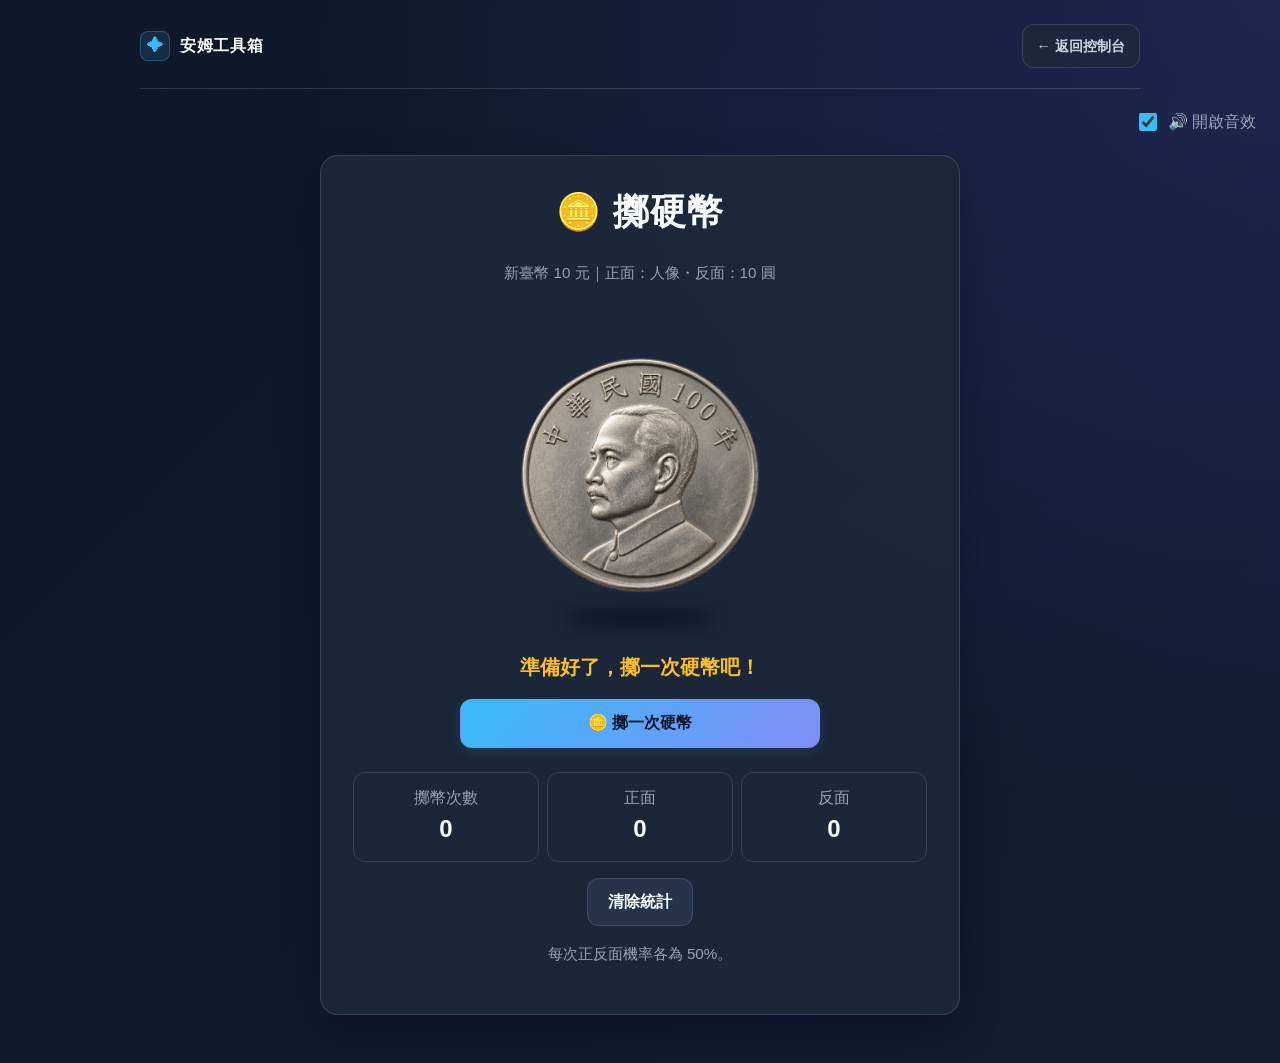
==== CoinFlip.html @ dafd6b37 "Add animated NT coin flip tool with generated coin sprites" ====
<!DOCTYPE html>
<html lang="zh-TW">
<head>
    <meta charset="UTF-8">
    <meta name="viewport" content="width=device-width, initial-scale=1.0">
    <title>擲硬幣・新臺幣 10 元</title>
    <link rel="stylesheet" href="theme.css">
    <style>
        .coin-tool { width: 100%; max-width: 640px; text-align: center; }
        .coin-tool h1 { margin-bottom: 8px; }
        .coin-stage { height: 350px; display: grid; place-items: center; perspective: 1100px; position: relative; }
        .coin-stage::after { content: ''; position: absolute; bottom: 24px; width: 150px; height: 18px; border-radius: 50%; background: #020617; opacity: .5; filter: blur(8px); }
        .coin { position: relative; width: min(260px, 100%); aspect-ratio: 1; transform-style: preserve-3d; z-index: 1; }
        .coin-face { position: absolute; inset: 0; backface-visibility: hidden; -webkit-backface-visibility: hidden; }
        .coin-face img { display: block; width: 100%; height: 100%; object-fit: contain; }
        .coin-back { transform: rotateX(180deg); }
        #coinResult { min-height: 32px; margin: 0 0 16px; font-size: 1.25rem; font-weight: 700; color: #fbbf24; }
        #tossBtn { width: 100%; max-width: 360px; }
        .coin-stats { display: grid; grid-template-columns: repeat(3, minmax(0, 1fr)); gap: 8px; margin: 24px 0 16px; }
        .coin-stats div { padding: 12px 4px; border: 1px solid var(--theme-border); border-radius: 12px; color: var(--text-sub); }
        .coin-stats strong { display: block; font-size: 1.5rem; color: var(--text-main); }
        @media (max-width: 400px) { .coin-stage { height: 290px; } .coin { width: 220px; } }
    </style>
</head>
<body class="tool-page">
    <nav class="site-header" aria-label="網站導覽">
        <a href="index.html" class="site-brand"><span class="brand-mark" aria-hidden="true">✦</span>安姆工具箱</a>
        <a href="index.html" class="back-link">← 返回控制台</a>
    </nav>
    <main class="container coin-tool">
        <h1>🪙 擲硬幣</h1>
        <p>新臺幣 10 元｜正面：人像・反面：10 圓</p>
        <div class="coin-stage" aria-hidden="true">
            <div id="coin" class="coin">
                <div class="coin-face"><img src="coin-10-heads.png" alt="" width="1254" height="1254"></div>
                <div class="coin-face coin-back"><img src="coin-10-tails.png" alt="" width="1254" height="1254"></div>
            </div>
        </div>
        <div id="coinResult" role="status" aria-live="polite">正在載入硬幣…</div>
        <button id="tossBtn" type="button" disabled>🪙 擲一次硬幣</button>
        <div class="coin-stats" aria-label="本次使用統計">
            <div>擲幣次數<strong id="totalCount">0</strong></div>
            <div>正面<strong id="headsCount">0</strong></div>
            <div>反面<strong id="tailsCount">0</strong></div>
        </div>
        <button id="resetCoinBtn" type="button" class="btn-reset" disabled>清除統計</button>
        <p>每次正反面機率各為 50%。</p>
    </main>
    <script src="storage.js"></script>
    <script src="tool-audio.js"></script>
    <script src="coin-flip.js"></script>
</body>
</html>
---- theme.css ----
/* Shared appearance for the dashboard and every tool. Game layout stays local. */
:root {
    color-scheme: dark;
    --bg-color: #0f172a;
    --card-bg: rgba(30, 41, 59, 0.86);
    --card-hover: rgba(51, 65, 85, 0.94);
    --text-main: #f8fafc;
    --text-sub: #94a3b8;
    --accent: #38bdf8;
    --accent-hover: #7dd3fc;
    --theme-border: rgba(148, 163, 184, 0.22);
    --theme-input: #111c30;
    --theme-radius: 18px;
    --theme-shadow: 0 16px 40px rgba(2, 6, 23, 0.24);
}

body.tool-page,
body.dashboard-page {
    box-sizing: border-box;
    margin: 0;
    padding: 24px 24px 48px;
    min-height: 100vh;
    font-family: 'Segoe UI', 'Microsoft JhengHei', 'PingFang TC', sans-serif;
    font-size: 16px;
    line-height: 1.6;
    color: var(--text-main);
    background: radial-gradient(ellipse at top right, rgba(99, 102, 241, 0.16), transparent 55%),
        linear-gradient(135deg, #0f172a, #141b33);
    display: flex;
    flex-direction: column;
    align-items: center;
    justify-content: flex-start;
}

body .site-header {
    box-sizing: border-box;
    display: flex;
    align-items: center;
    justify-content: space-between;
    gap: 16px;
    width: 100%;
    max-width: 1000px;
    min-height: 48px;
    margin: 0 0 32px;
    padding: 0 0 20px;
    border-bottom: 1px solid var(--theme-border);
    text-align: left;
    animation: none;
}

.site-brand {
    display: inline-flex;
    align-items: center;
    gap: 10px;
    color: var(--text-main);
    font-size: 1rem;
    font-weight: 700;
    text-decoration: none;
    letter-spacing: 0.04em;
    white-space: nowrap;
}

.brand-mark {
    width: 28px;
    height: 28px;
    display: inline-grid;
    place-items: center;
    border-radius: 8px;
    background: rgba(56, 189, 248, 0.12);
    border: 1px solid rgba(56, 189, 248, 0.3);
    color: var(--accent);
}

.site-caption { font-size: 0.85rem; color: var(--text-sub); }

body.tool-page h1,
body.dashboard-page h1 {
    margin: 0 0 24px;
    color: var(--text-main);
    font-size: clamp(1.5rem, 4vw, 2.25rem);
    font-weight: 700;
    line-height: 1.35;
    letter-spacing: 0.03em;
    text-align: center;
    text-shadow: none;
    overflow-wrap: anywhere;
}

body.dashboard-page > header:not(.site-header) { margin: 8px 0 32px; }
body.dashboard-page header h1 { -webkit-text-fill-color: currentColor; background: none; }
body.tool-page h2 { color: var(--text-main); font-size: 1.25rem; }
body.tool-page h3 { color: var(--text-main); font-size: 1rem; }
body.tool-page p { color: var(--text-sub); font-size: 0.95rem; line-height: 1.7; }
body.tool-page .controls h3 { color: var(--text-main); }
body.tool-page .controls p { color: var(--text-sub); }

body.tool-page .container,
body.tool-page .main-container > .controls,
body.tool-page .game-section,
body.tool-page .wheel-section,
body.tool-page #start-screen,
body.dashboard-page .card {
    box-sizing: border-box;
    background: var(--card-bg);
    border: 1px solid var(--theme-border);
    border-radius: var(--theme-radius);
    box-shadow: var(--theme-shadow);
}

body.tool-page .container { padding: 32px; }
body.tool-page .main-container { gap: 24px; align-items: flex-start; }
body.tool-page .main-container > .controls { padding: 24px; max-height: none; overflow-y: visible; }
body.tool-page .wheel-section { padding: 28px 20px 20px; max-width: 400px; }
body.tool-page .wheel-container { flex-shrink: 0; }
body.tool-page .game-section { padding: 20px 10px; }
body.tool-page .config-panel,
body.tool-page .toggle-container,
body.tool-page .option-item {
    background: rgba(15, 23, 42, 0.65);
    border: 1px solid var(--theme-border);
    border-radius: 12px;
}
body.tool-page .option-header { gap: 12px; }
body.tool-page .weight-value { color: var(--text-main); }
body.tool-page label { color: #cbd5e1; }

body.tool-page input:not([type='range']):not([type='checkbox']),
body.tool-page textarea {
    box-sizing: border-box;
    min-width: 0;
    padding: 10px 12px;
    color: var(--text-main);
    background: var(--theme-input);
    border: 1px solid #475569;
    border-radius: 10px;
    font: inherit;
    line-height: 1.4;
    transition: border-color 0.2s, box-shadow 0.2s;
}
body.tool-page input::placeholder,
body.tool-page textarea::placeholder { color: var(--text-sub); }
body.tool-page input[type='range'],
body.tool-page input[type='checkbox'] { accent-color: var(--accent); }

body.tool-page button:not(.top-btn) {
    box-sizing: border-box;
    min-height: 44px;
    padding: 12px 20px;
    background: linear-gradient(135deg, #38bdf8, #818cf8);
    border: 1px solid transparent;
    border-radius: 12px;
    color: #0f172a;
    font-family: inherit;
    font-size: 1rem;
    font-weight: 700;
    line-height: 1.4;
    box-shadow: 0 4px 14px rgba(56, 189, 248, 0.12);
    cursor: pointer;
    transition: background 0.2s, border-color 0.2s, transform 0.2s;
}
body.tool-page button:not(.top-btn):hover:not(:disabled) {
    background: linear-gradient(135deg, #7dd3fc, #a5b4fc);
    transform: translateY(-2px);
}
body.tool-page button:not(.top-btn):active:not(:disabled) { transform: translateY(0); }
body.tool-page button:is(.btn-reset, .btn-update, .btn-apply, .btn-add),
body.tool-page #pause-button {
    color: var(--text-main);
    background: #25334b;
    border-color: var(--theme-border);
    box-shadow: none;
}
body.tool-page button:is(.btn-reset, .btn-update, .btn-apply, .btn-add):hover:not(:disabled),
body.tool-page #pause-button:hover:not(:disabled) { background: #34445f; }
body.tool-page button.opt-del {
    color: #fda4af;
    background: rgba(244, 63, 94, 0.1);
    border-color: rgba(244, 63, 94, 0.25);
    padding: 8px 12px;
    width: auto;
    font-size: 0.85rem;
}
body.tool-page button.opt-del:hover:not(:disabled) { background: rgba(244, 63, 94, 0.2); }
body.tool-page button:not(.top-btn):disabled {
    background: #25334b;
    color: var(--text-sub);
    opacity: 0.6;
    box-shadow: none;
    cursor: not-allowed;
    transform: none;
}

body.tool-page .tool-sound-option {
    display: inline-flex;
    align-items: center;
    gap: 8px;
    align-self: flex-end;
    margin: -12px 0 20px;
    color: var(--text-sub);
    cursor: pointer;
}
body.tool-page .tool-sound-option input { width: 18px; height: 18px; }

body.tool-page .back-link {
    box-sizing: border-box;
    position: static;
    display: inline-flex;
    align-items: center;
    justify-content: center;
    flex-shrink: 0;
    gap: 8px;
    min-height: 44px;
    margin: 0;
    padding: 8px 14px;
    background: rgba(30, 41, 59, 0.75);
    border: 1px solid var(--theme-border);
    border-radius: 12px;
    color: #cbd5e1;
    font-size: 0.9rem;
    font-weight: 600;
    line-height: 1.4;
    text-decoration: none;
    box-shadow: none;
}
body.tool-page .back-link:hover { background: #25334b; border-color: var(--accent); color: var(--text-main); }
body :is(a, button, input, textarea, canvas):focus-visible {
    outline: 2px solid var(--accent);
    outline-offset: 4px;
}
body.tool-page input:focus-visible,
body.tool-page textarea:focus-visible { border-color: var(--accent); }

body.tool-page #result { font-size: 1.2rem; color: #fbbf24; line-height: 1.6; }
body.tool-page .status-label { font-size: 0.95rem; border-radius: 12px; }
body.tool-page .number-display { background: var(--theme-input); border-color: var(--theme-border); }
body.tool-page .pointer { border-top-color: var(--accent); }
body.tool-page .wheel-container canvas { border-color: #475569; }
body.tool-page .card-front { background: linear-gradient(135deg, #25334b, #1e293b); border-color: #64748b; }
body.tool-page .card-back { background: linear-gradient(135deg, #a16207, #854d0e); border-color: #fbbf24; }
body.tool-page .winner .card-back { background: linear-gradient(135deg, #047857, #065f46); border-color: #34d399; }

body.tool-page.shooter-page { padding-bottom: 110px; }
body.tool-page .game-header { margin: 0 0 20px; }
body.tool-page #start-screen { padding: 20px; margin: 0 0 16px; }
body.tool-page #start-screen h2 { margin: 0; }
body.tool-page #game-controls { display: flex; justify-content: center; gap: 12px; }
body.tool-page #gameCanvas { background: var(--theme-input); border: 1px solid #475569; border-radius: var(--theme-radius); }
body.tool-page #fire-button {
    position: relative;
    width: 96px;
    height: 96px;
    border-radius: 50%;
    font-size: 1.25rem;
    border: 1px solid rgba(125, 211, 252, 0.4);
    overflow: hidden;
}
body.tool-page #virtual-controls button {
    width: 60px;
    height: 60px;
    padding: 0;
    background: #25334b;
    border: 1px solid #64748b;
    color: var(--text-main);
    font-size: 1.5rem;
    border-radius: 16px;
}
body.tool-page #virtual-controls button:active { background: #34445f; }
body.tool-page #score-display,
body.tool-page #lives-display { background: var(--card-bg); border: 1px solid var(--theme-border); border-radius: 10px; }

body.dashboard-page .grid-container { width: 100%; gap: 24px; }
body.dashboard-page .card:hover { background: var(--card-hover); border-color: var(--accent); }
body.dashboard-page .card h2 { font-size: 1.25rem; }

@media (max-width: 480px) {
    body.tool-page, body.dashboard-page { padding: 16px 16px 32px; }
    body .site-header { margin-bottom: 24px; gap: 8px; padding-bottom: 16px; }
    .site-brand { font-size: 0.9rem; gap: 8px; }
    .site-caption { font-size: 0.8rem; }
    body.tool-page .back-link { padding: 8px 10px; font-size: 0.8rem; }
    body.tool-page .container { padding: 24px 16px; }
    body.tool-page .main-container > .controls { padding: 20px 16px; }
    body.tool-page .wheel-section { padding: 26px 16px 16px; }
    body.tool-page button:not(.top-btn) { padding: 12px 14px; }
    body.tool-page.shooter-page { padding-bottom: 110px; }
}

@media (prefers-reduced-motion: reduce) {
    body *, body *::before, body *::after { animation: none !important; transition: none !important; }
}
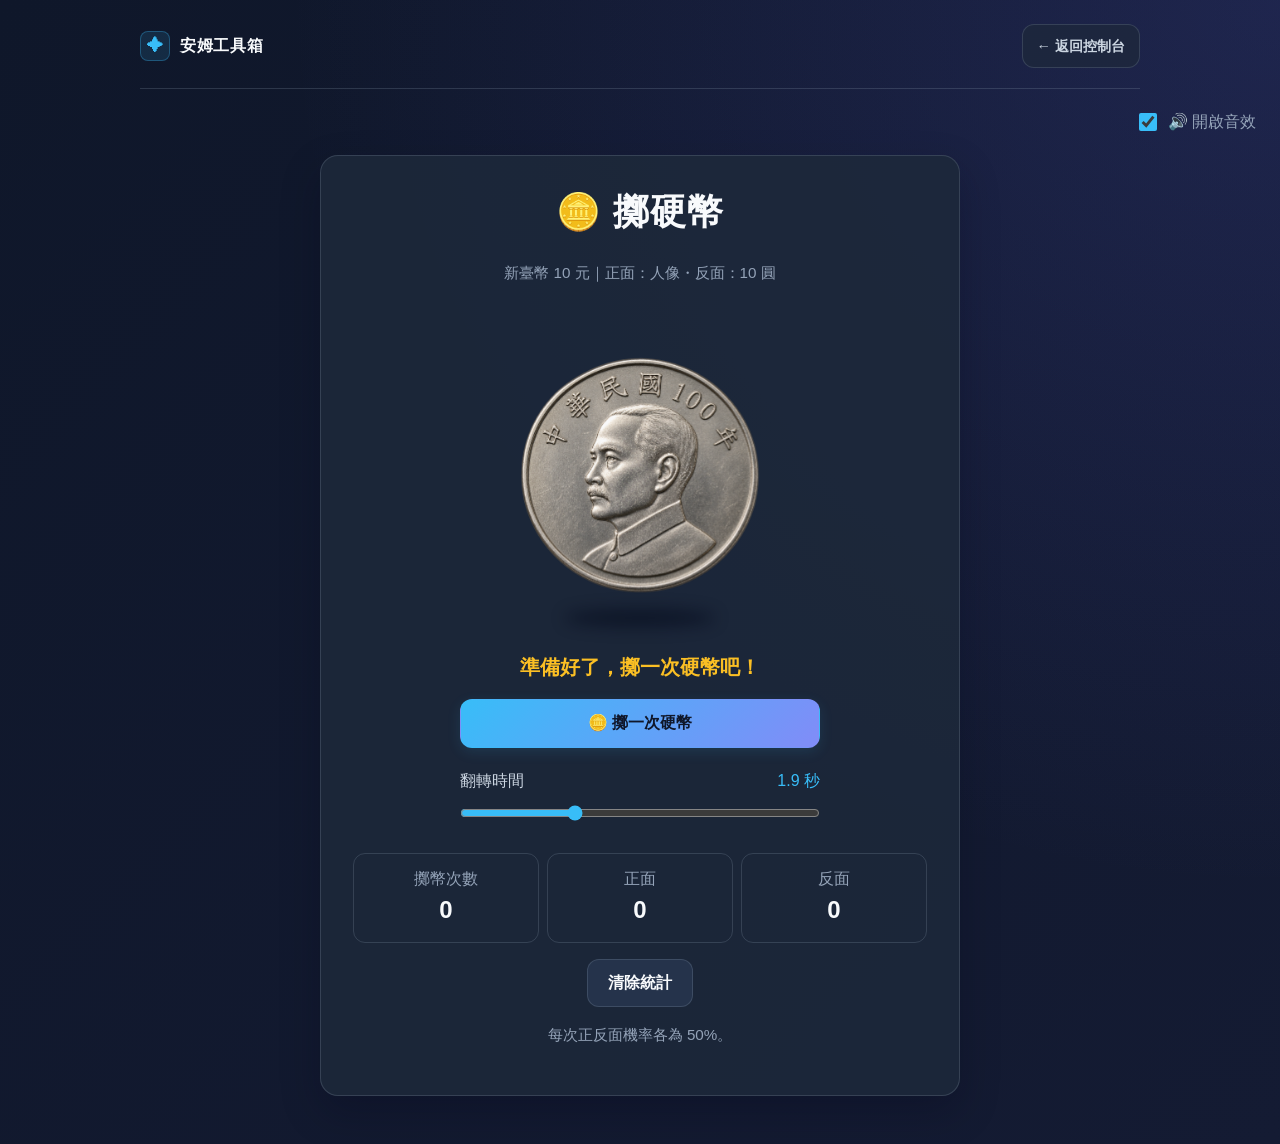
==== commit fe85f311: "Add remembered coin flip duration slider" ====
--- a/CoinFlip.html
+++ b/CoinFlip.html
@@ -16,6 +16,10 @@
         .coin-back { transform: rotateX(180deg); }
         #coinResult { min-height: 32px; margin: 0 0 16px; font-size: 1.25rem; font-weight: 700; color: #fbbf24; }
         #tossBtn { width: 100%; max-width: 360px; }
+        .flip-duration { max-width: 360px; margin: 20px auto 0; text-align: left; }
+        .flip-duration label { display: flex; justify-content: space-between; gap: 12px; }
+        #flipDuration { width: 100%; box-sizing: border-box; padding: 0; margin: 12px 0 0; }
+        #flipDurationValue { color: var(--accent); font-variant-numeric: tabular-nums; }
         .coin-stats { display: grid; grid-template-columns: repeat(3, minmax(0, 1fr)); gap: 8px; margin: 24px 0 16px; }
         .coin-stats div { padding: 12px 4px; border: 1px solid var(--theme-border); border-radius: 12px; color: var(--text-sub); }
         .coin-stats strong { display: block; font-size: 1.5rem; color: var(--text-main); }
@@ -38,6 +42,10 @@
         </div>
         <div id="coinResult" role="status" aria-live="polite">正在載入硬幣…</div>
         <button id="tossBtn" type="button" disabled>🪙 擲一次硬幣</button>
+        <div class="flip-duration">
+            <label for="flipDuration">翻轉時間<output id="flipDurationValue" for="flipDuration">1.9 秒</output></label>
+            <input id="flipDuration" type="range" min="0.5" max="5" step="0.1" value="1.9" aria-valuetext="1.9 秒">
+        </div>
         <div class="coin-stats" aria-label="本次使用統計">
             <div>擲幣次數<strong id="totalCount">0</strong></div>
             <div>正面<strong id="headsCount">0</strong></div>
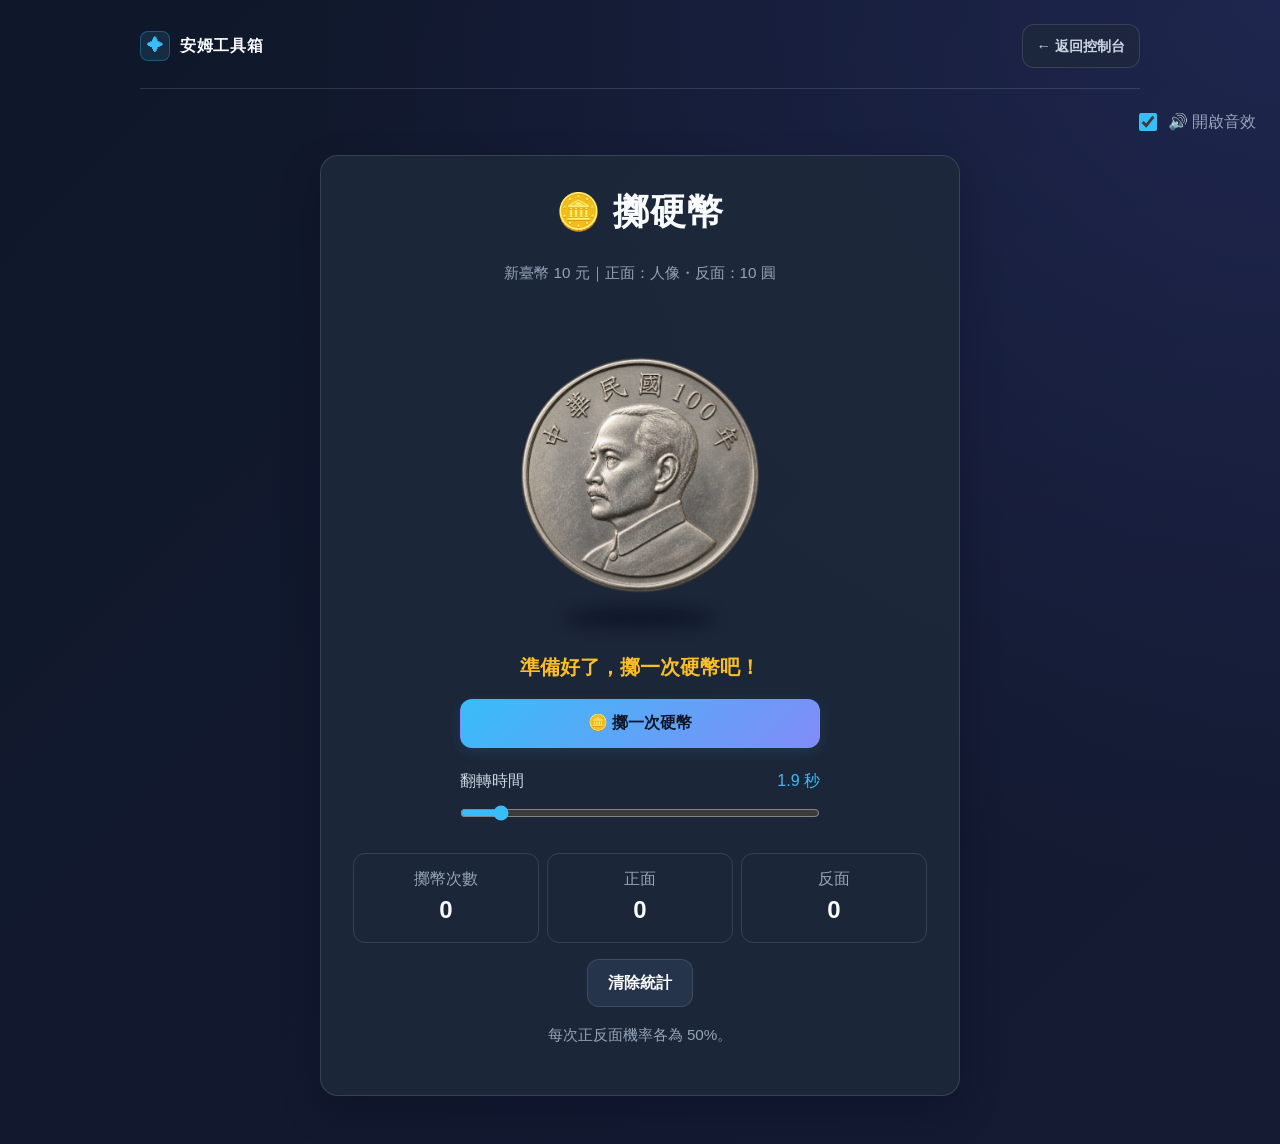
==== commit eef8573f: "Increase coin flip duration limit to 15 seconds" ====
--- a/CoinFlip.html
+++ b/CoinFlip.html
@@ -44,7 +44,7 @@
         <button id="tossBtn" type="button" disabled>🪙 擲一次硬幣</button>
         <div class="flip-duration">
             <label for="flipDuration">翻轉時間<output id="flipDurationValue" for="flipDuration">1.9 秒</output></label>
-            <input id="flipDuration" type="range" min="0.5" max="5" step="0.1" value="1.9" aria-valuetext="1.9 秒">
+            <input id="flipDuration" type="range" min="0.5" max="15" step="0.1" value="1.9" aria-valuetext="1.9 秒">
         </div>
         <div class="coin-stats" aria-label="本次使用統計">
             <div>擲幣次數<strong id="totalCount">0</strong></div>
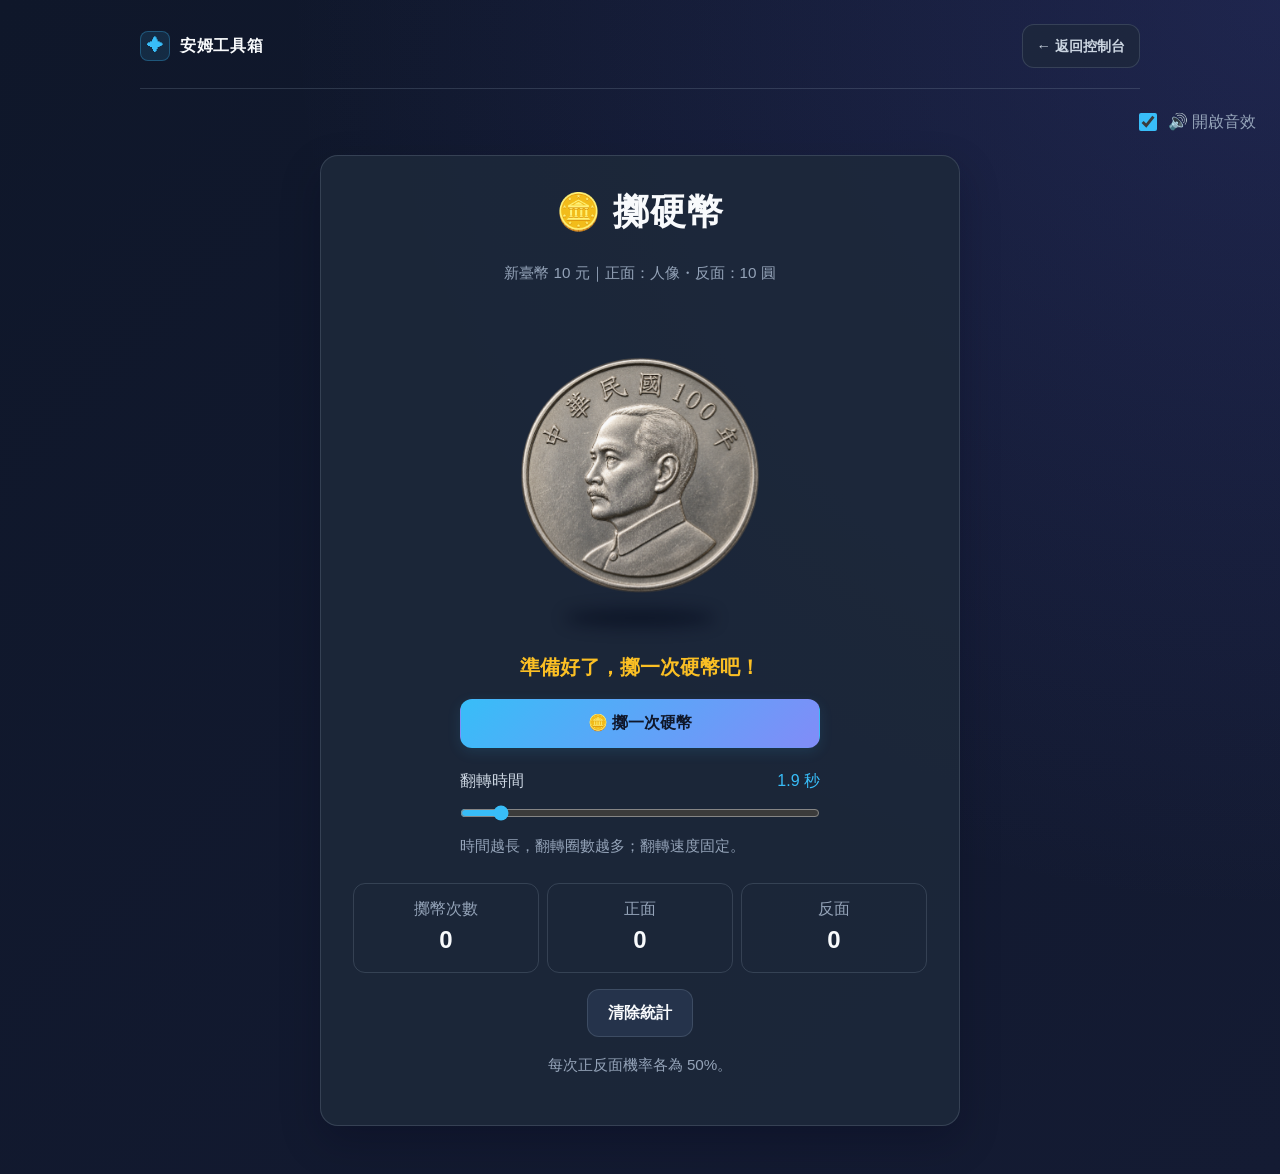
==== commit f7949d10: "Keep coin flip speed constant as toss duration increases" ====
--- a/CoinFlip.html
+++ b/CoinFlip.html
@@ -20,6 +20,7 @@
         .flip-duration label { display: flex; justify-content: space-between; gap: 12px; }
         #flipDuration { width: 100%; box-sizing: border-box; padding: 0; margin: 12px 0 0; }
         #flipDurationValue { color: var(--accent); font-variant-numeric: tabular-nums; }
+        .flip-duration p { margin: 4px 0 0; font-size: .85rem; }
         .coin-stats { display: grid; grid-template-columns: repeat(3, minmax(0, 1fr)); gap: 8px; margin: 24px 0 16px; }
         .coin-stats div { padding: 12px 4px; border: 1px solid var(--theme-border); border-radius: 12px; color: var(--text-sub); }
         .coin-stats strong { display: block; font-size: 1.5rem; color: var(--text-main); }
@@ -45,6 +46,7 @@
         <div class="flip-duration">
             <label for="flipDuration">翻轉時間<output id="flipDurationValue" for="flipDuration">1.9 秒</output></label>
             <input id="flipDuration" type="range" min="0.5" max="15" step="0.1" value="1.9" aria-valuetext="1.9 秒">
+            <p>時間越長，翻轉圈數越多；翻轉速度固定。</p>
         </div>
         <div class="coin-stats" aria-label="本次使用統計">
             <div>擲幣次數<strong id="totalCount">0</strong></div>
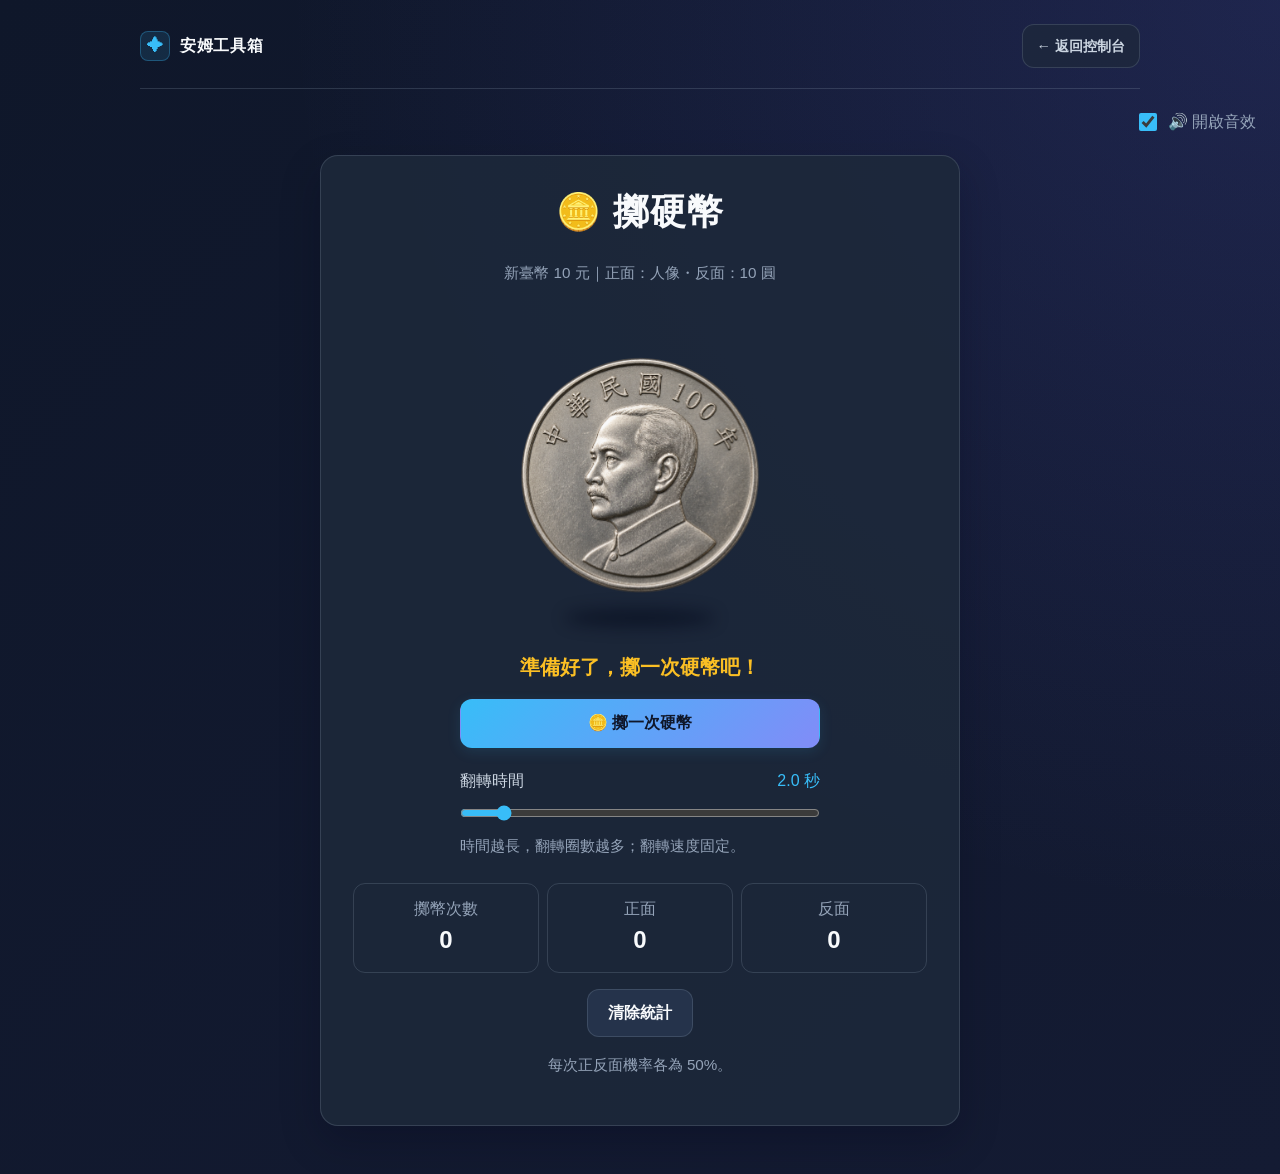
==== commit 0b22e7a4: "Set default coin flip duration to two seconds" ====
--- a/CoinFlip.html
+++ b/CoinFlip.html
@@ -44,8 +44,8 @@
         <div id="coinResult" role="status" aria-live="polite">正在載入硬幣…</div>
         <button id="tossBtn" type="button" disabled>🪙 擲一次硬幣</button>
         <div class="flip-duration">
-            <label for="flipDuration">翻轉時間<output id="flipDurationValue" for="flipDuration">1.9 秒</output></label>
-            <input id="flipDuration" type="range" min="0.5" max="15" step="0.1" value="1.9" aria-valuetext="1.9 秒">
+            <label for="flipDuration">翻轉時間<output id="flipDurationValue" for="flipDuration">2.0 秒</output></label>
+            <input id="flipDuration" type="range" min="0.5" max="15" step="0.1" value="2" aria-valuetext="2.0 秒">
             <p>時間越長，翻轉圈數越多；翻轉速度固定。</p>
         </div>
         <div class="coin-stats" aria-label="本次使用統計">
